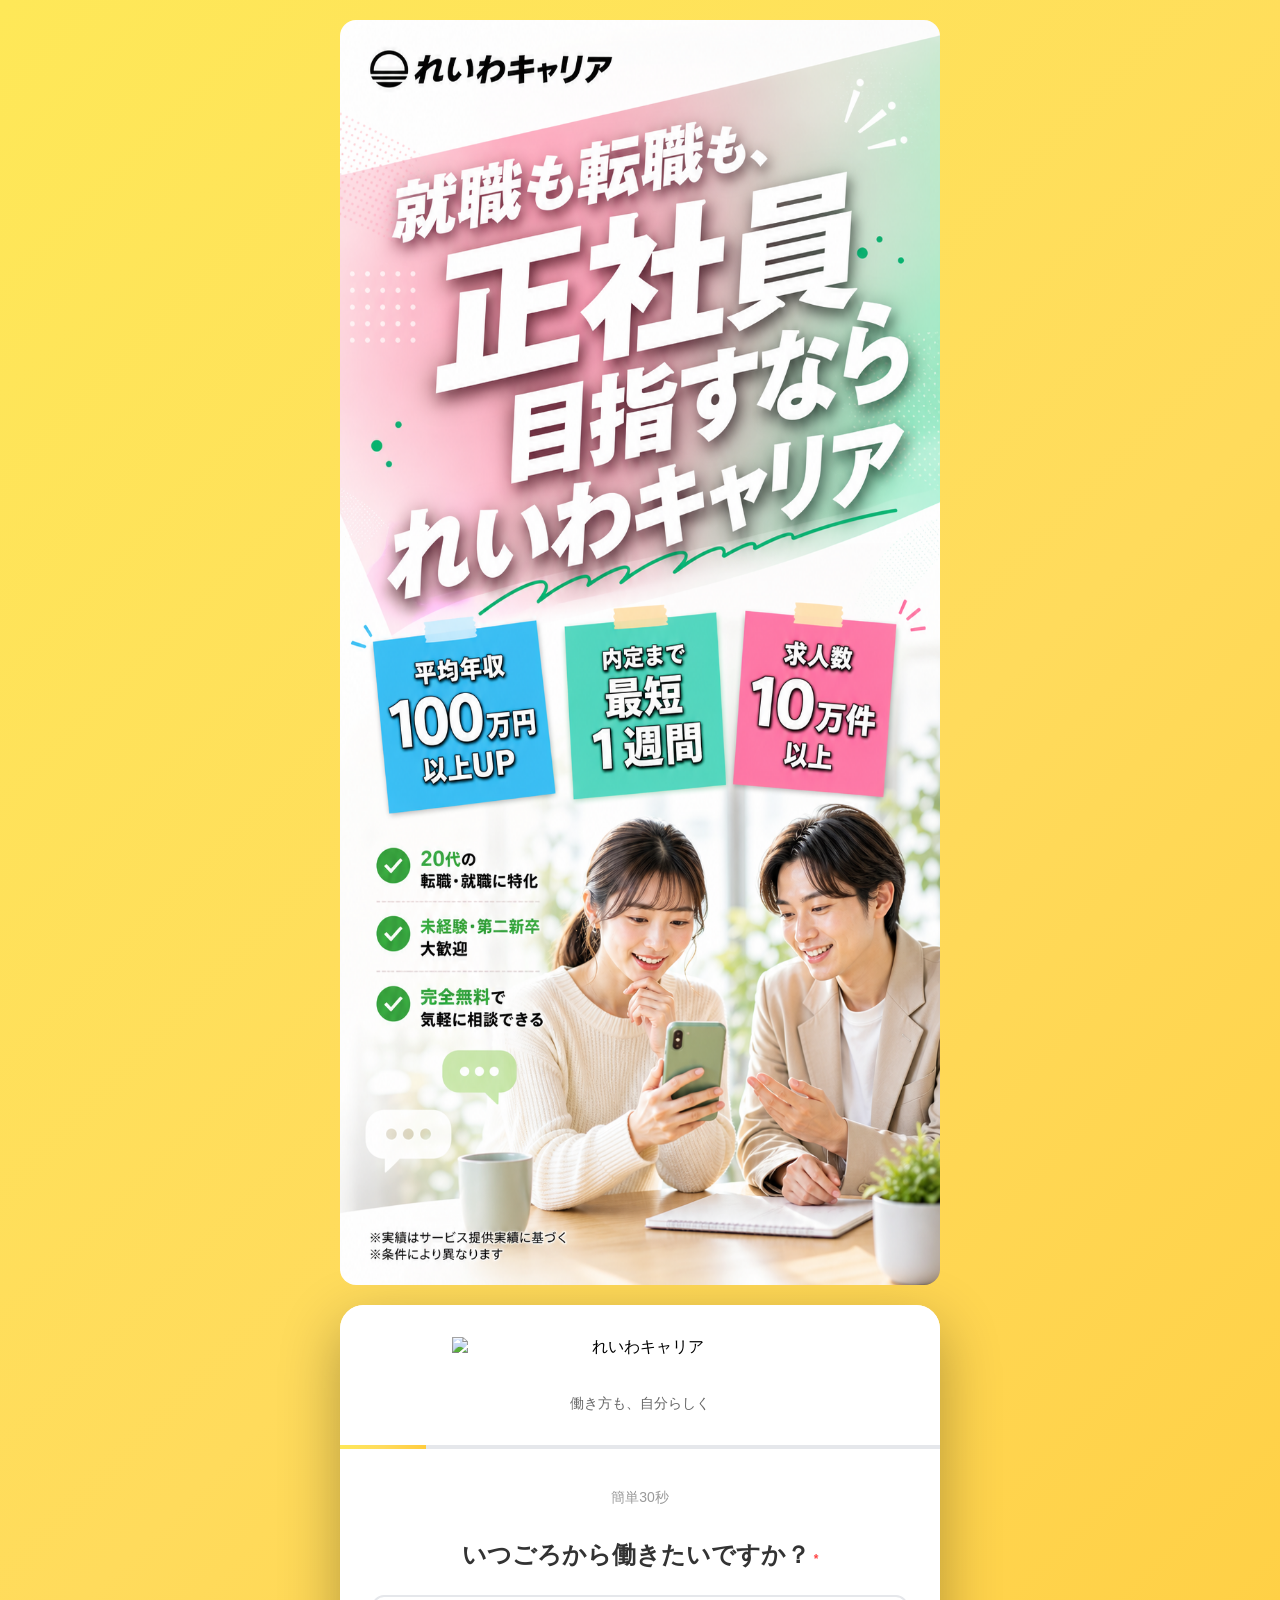
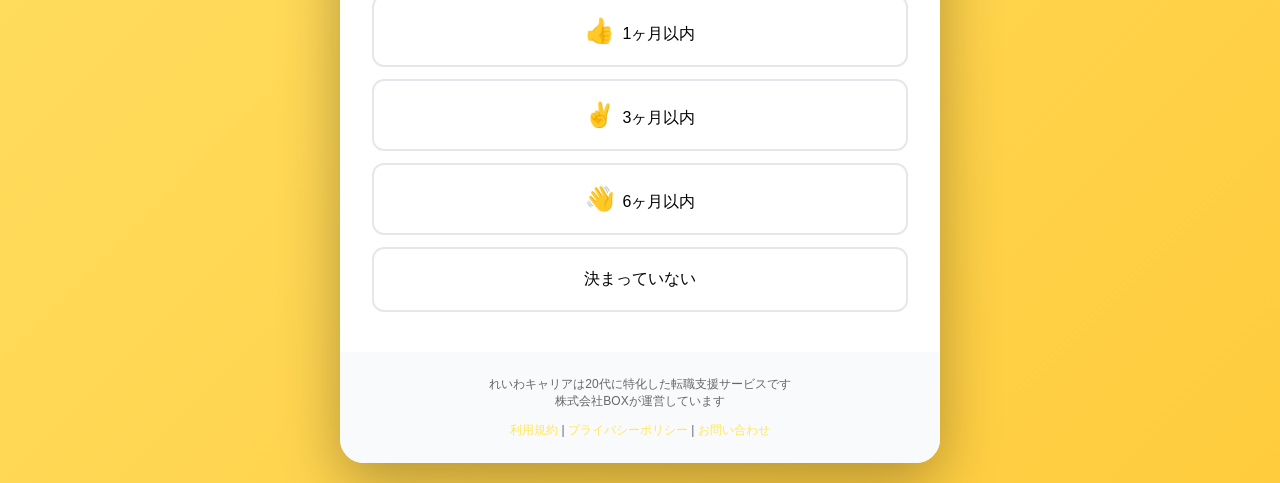
==== fv/index.html @ c7e04194 "fix: replace iframe POST with fetch+keepalive for firstSubmit/finalSubmit iframe方式だとクロスオリジン POST が /" ====
<!DOCTYPE html>
<html lang="ja">
<head>
    <meta charset="UTF-8">
    <meta name="viewport" content="width=device-width, initial-scale=1.0">
    <title>れいわキャリア | 働き方も、自分らしく</title>
    <!-- Google Tag Manager -->
    <script>(function(w,d,s,l,i){w[l]=w[l]||[];w[l].push({'gtm.start':new Date().getTime(),event:'gtm.js'});var f=d.getElementsByTagName(s)[0],j=d.createElement(s),dl=l!='dataLayer'?'&l='+l:'';j.async=true;j.src='https://www.googletagmanager.com/gtm.js?id='+i+dl;f.parentNode.insertBefore(j,f);})(window,document,'script','dataLayer','GTM-5HKK3XQP');</script>
    <!-- End Google Tag Manager -->
    <link rel="stylesheet" href="../style.css?v=20260512a">
</head>
<body>
    <!-- Google Tag Manager (noscript) -->
    <noscript><iframe src="https://www.googletagmanager.com/ns.html?id=GTM-5HKK3XQP" height="0" width="0" style="display:none;visibility:hidden"></iframe></noscript>
    <!-- End Google Tag Manager (noscript) -->

    <div class="fv-image">
        <img src="assets/0c_LPFV1.png" alt="就職も転職も、正社員目指すなられいわキャリア">
    </div>

    <div class="container">
        <div class="header">
            <div class="logo">
                <img src="https://file.mysquadbeyond.com/uploads/article_photo/photo/6579087/71364a69-8bc3-4aa1-8d7d-ee938268dfdd.png" alt="れいわキャリア" class="lazyload">
            </div>
            <div class="tagline">働き方も、自分らしく</div>
            <div class="strength-box" id="strengthBox" style="display: none;">
                <div class="strength-box-title" id="strengthBoxTitle"></div>
            </div>
        </div>

        <div class="progress-bar">
            <div class="progress-fill" id="progressBar"></div>
        </div>

        <div class="content" id="formContent">
            <!-- Step 1: 勤務開始時期 -->
            <div class="step" id="step1">
                <div class="step-indicator">簡単30秒</div>
                <h2 class="question-title">いつごろから働きたいですか？<span class="required">*</span></h2>
                <div class="options">
                    <button class="option-button" onclick="selectOption('workStart', '1ヶ月以内', this)">
                        <span class="option-emoji">👍</span>1ヶ月以内
                    </button>
                    <button class="option-button" onclick="selectOption('workStart', '3ヶ月以内', this)">
                        <span class="option-emoji">✌️</span>3ヶ月以内
                    </button>
                    <button class="option-button" onclick="selectOption('workStart', '6ヶ月以内', this)">
                        <span class="option-emoji">👋</span>6ヶ月以内
                    </button>
                    <button class="option-button" onclick="selectOption('workStart', '決まっていない', this)">
                        決まっていない
                    </button>
                </div>
            </div>

            <!-- Step 2: 性別 -->
            <div class="step hidden" id="step2">
                <div class="step-indicator">ステップ 2/8</div>
                <h2 class="question-title">性別を選択してください<span class="required">*</span></h2>
                <div class="options">
                    <button class="option-button" onclick="selectOption('gender', '男性', this)">男性</button>
                    <button class="option-button" onclick="selectOption('gender', '女性', this)">女性</button>
                    <button class="option-button" onclick="selectOption('gender', 'その他', this)">その他</button>
                </div>
                <div class="button-group">
                    <button class="btn btn-back" onclick="prevStep()">戻る</button>
                </div>
            </div>

            <!-- Step 3: 生年月日 -->
            <div class="step hidden" id="step3">
                <div class="step-indicator">ステップ 3/8</div>
                <h2 class="question-title">生年月日を入力してください</h2>
                <div class="input-group">
                    <label class="input-label">生年月日<span class="required">*</span></label>
                    <div class="birth-date-selects">
                        <select class="input-field" id="birthYear" onchange="validateStep3()">
                            <option value="">年</option>
                        </select>
                        <select class="input-field" id="birthMonth" onchange="validateStep3()">
                            <option value="">月</option>
                        </select>
                        <select class="input-field" id="birthDay" onchange="validateStep3()">
                            <option value="">日</option>
                        </select>
                    </div>
                </div>
                <div class="button-group">
                    <button class="btn btn-back" onclick="prevStep()">戻る</button>
                </div>
            </div>

            <!-- Step 4: 都道府県 -->
            <div class="step hidden" id="step4">
                <div class="step-indicator">ステップ 4/8</div>
                <h2 class="question-title">お住まいの都道府県を選択してください<span class="required">*</span></h2>
                <div class="input-group">
                    <label class="input-label">都道府県<span class="required">*</span></label>
                    <select class="input-field" id="prefecture" onchange="validateStep4()">
                        <option value="">選択してください</option>
                        <option value="北海道">北海道</option>
                        <option value="青森県">青森県</option>
                        <option value="岩手県">岩手県</option>
                        <option value="宮城県">宮城県</option>
                        <option value="秋田県">秋田県</option>
                        <option value="山形県">山形県</option>
                        <option value="福島県">福島県</option>
                        <option value="茨城県">茨城県</option>
                        <option value="栃木県">栃木県</option>
                        <option value="群馬県">群馬県</option>
                        <option value="埼玉県">埼玉県</option>
                        <option value="千葉県">千葉県</option>
                        <option value="東京都">東京都</option>
                        <option value="神奈川県">神奈川県</option>
                        <option value="新潟県">新潟県</option>
                        <option value="富山県">富山県</option>
                        <option value="石川県">石川県</option>
                        <option value="福井県">福井県</option>
                        <option value="山梨県">山梨県</option>
                        <option value="長野県">長野県</option>
                        <option value="岐阜県">岐阜県</option>
                        <option value="静岡県">静岡県</option>
                        <option value="愛知県">愛知県</option>
                        <option value="三重県">三重県</option>
                        <option value="滋賀県">滋賀県</option>
                        <option value="京都府">京都府</option>
                        <option value="大阪府">大阪府</option>
                        <option value="兵庫県">兵庫県</option>
                        <option value="奈良県">奈良県</option>
                        <option value="和歌山県">和歌山県</option>
                        <option value="鳥取県">鳥取県</option>
                        <option value="島根県">島根県</option>
                        <option value="岡山県">岡山県</option>
                        <option value="広島県">広島県</option>
                        <option value="山口県">山口県</option>
                        <option value="徳島県">徳島県</option>
                        <option value="香川県">香川県</option>
                        <option value="愛媛県">愛媛県</option>
                        <option value="高知県">高知県</option>
                        <option value="福岡県">福岡県</option>
                        <option value="佐賀県">佐賀県</option>
                        <option value="長崎県">長崎県</option>
                        <option value="熊本県">熊本県</option>
                        <option value="大分県">大分県</option>
                        <option value="宮崎県">宮崎県</option>
                        <option value="鹿児島県">鹿児島県</option>
                        <option value="沖縄県">沖縄県</option>
                    </select>
                </div>
                <div class="button-group">
                    <button class="btn btn-back" onclick="prevStep()">戻る</button>
                </div>
            </div>

            <!-- Step 5: 氏名 -->
            <div class="step hidden" id="step5">
                <div class="step-indicator">ステップ 5/7</div>
                <h2 class="question-title">お名前をカタカナで入力してください</h2>
                <div class="input-group">
                    <label class="input-label">お名前（カタカナ）<span class="required">*</span></label>
                    <input type="text" class="input-field" id="fullName" placeholder="ヤマダ タロウ" oninput="validateStep5()" autocomplete="off">
                    <p class="question-note">*個人情報は外部に公開されません</p>
                    <span class="error-message" id="fullNameError" style="display: none; color: #ff4444; font-size: 12px; margin-top: 4px;">全角カタカナで入力してください（例: ヤマダ タロウ）</span>
                </div>
                <div class="button-group">
                    <button class="btn btn-back" onclick="prevStep()">戻る</button>
                    <button class="btn btn-next" id="nextBtn5" onclick="nextStep()" disabled>次へ</button>
                </div>
            </div>

            <!-- Step 6: 連絡先（電話番号＋メール） + SMS認証 -->
            <div class="step hidden" id="step6">
                <div class="step-indicator">ステップ 6/7</div>
                <h2 class="question-title" id="step6Title">連絡先を入力してください</h2>

                <!-- 連絡先入力（初期表示） -->
                <div id="phoneInputArea">
                    <div class="input-group">
                        <label class="input-label">メールアドレス<span class="required">*</span></label>
                        <input type="email" class="input-field" id="email" placeholder="example@mail.com" autocomplete="email" oninput="validateStep6()" onchange="validateStep6()" onblur="validateStep6()">
                        <span class="error-message" id="emailError" style="display: none; color: #ff4444; font-size: 12px; margin-top: 4px;">正しいメールアドレスを入力してください</span>
                    </div>
                    <div class="input-group">
                        <label class="input-label">電話番号<span class="required">*</span></label>
                        <input type="tel" class="input-field" id="phone" placeholder="090-1234-5678" autocomplete="tel-national" oninput="validateStep6()">
                        <p class="question-note" id="step6Note">*電話番号認証に使用します</p>
                        <span class="error-message" id="phoneError" style="display: none; color: #ff4444; font-size: 12px; margin-top: 4px;">正しい電話番号を入力してください（例: 090-1234-5678）</span>
                    </div>
                    <div class="button-group">
                        <button class="btn btn-back" onclick="prevStep()">戻る</button>
                        <button class="btn btn-next" id="nextBtn6" onclick="sendOTP()" disabled>認証コードを送信</button>
                    </div>
                </div>

                <!-- OTPコード入力（SMS送信後に表示） -->
                <div id="otpInputArea" style="display: none;">
                    <div class="input-group">
                        <p style="font-size: 14px; color: #666; margin-bottom: 12px;" id="otpSentMessage"></p>
                        <label class="input-label">認証コード（6桁）<span class="required">*</span></label>
                        <input type="text" class="input-field" id="otpCode" placeholder="123456" maxlength="6" inputmode="numeric" pattern="[0-9]*" autocomplete="one-time-code" oninput="validateOTP()">
                        <span class="error-message" id="otpError" style="display: none; color: #ff4444; font-size: 12px; margin-top: 4px;"></span>
                    </div>
                    <div class="button-group">
                        <button class="btn btn-back" onclick="backToPhoneInput()">番号を変更</button>
                        <button class="btn btn-next" id="verifyBtn" onclick="verifyOTP()" disabled>認証する</button>
                    </div>
                    <p style="text-align: center; margin-top: 12px;">
                        <a href="javascript:void(0)" onclick="resendOTP()" id="resendLink" style="color: #06C755; font-size: 13px;">コードを再送する</a>
                    </p>
                </div>
            </div>

            <!-- Step 7: メールアドレス（step6に統合したため無効化） -->
            <div class="step hidden" id="step7" style="display: none;">
                <div class="step-indicator">ステップ 7/8</div>
                <h2 class="question-title">メールアドレスを入力してください</h2>
                <div class="input-group">
                    <label class="input-label">メールアドレス<span class="required">*</span></label>
                    <input type="email" class="input-field" id="emailStep7Disabled" placeholder="example@mail.com">
                    <span class="error-message" id="emailErrorStep7Disabled" style="display: none; color: #ff4444; font-size: 12px; margin-top: 4px;">正しいメールアドレスを入力してください</span>
                </div>
                <div class="button-group">
                    <button class="btn btn-back" onclick="prevStep()">戻る</button>
                    <button class="btn btn-next" id="nextBtn7" onclick="nextStep()" disabled>次へ</button>
                </div>
            </div>

            <!-- Step 8: 面談日程選択（クイック+その他プルダウン） -->
            <div class="step hidden" id="step8">
                <div class="step-indicator">ステップ 7/7</div>
                <p class="thanks-line">ご登録ありがとうございます！</p>
                <h2 class="question-title">まだ転職するか決めてなくてもOK！<br>まずは<span class="highlight-3min">3分</span>だけ、お話ししましょう</h2>

                <div class="radio-options" id="step8Options">
                    <div class="quick-slots-loading">読み込み中…</div>
                </div>

                <div class="other-slot-container" id="otherSlotContainer" style="display: none;">
                    <div class="input-group">
                        <label class="input-label">ご希望日</label>
                        <select class="input-field" id="otherDate" onchange="onOtherDateChange()">
                            <option value="">選択してください</option>
                        </select>
                    </div>
                    <div class="input-group">
                        <label class="input-label">ご希望時間</label>
                        <select class="input-field" id="otherTime" onchange="onOtherTimeChange()" disabled>
                            <option value="">選択してください</option>
                        </select>
                    </div>
                </div>

                <div class="button-group">
                    <button class="btn btn-back" onclick="prevStep()">戻る</button>
                    <button class="btn btn-next" id="nextBtn8" onclick="submitForm()" disabled>次へ</button>
                </div>
            </div>

            <!-- Completion -->
            <div class="step hidden" id="completion">
                <div class="completion">
                    <div class="completion-icon">✅</div>
                    <h2 class="completion-title">予約が完了しました！</h2>
                    <p class="completion-message">
                        ご登録ありがとうございます。<br>
                        担当者より1〜3営業日以内にご連絡させていただきます。<br>
                        しばらくお待ちください。
                    </p>
                </div>
            </div>
        </div>

        <div class="footer">
            <p>れいわキャリアは20代に特化した転職支援サービスです</p>
            <p>株式会社BOXが運営しています</p>
            <p style="margin-top: 12px;">
                <a href="https://box-hr.co.jp/terms/">利用規約</a> |
                <a href="https://box-hr.co.jp/policy/">プライバシーポリシー</a> |
                <a href="https://liff.line.me/2008784499-92DR4hmy/landing?follow=%40872lluqj&lp=bVrylO&liff_id=2008784499-92DR4hmy">お問い合わせ</a>
            </p>
        </div>
    </div>

    <script src="../script.js?v=20260518c"></script>
</body>
</html>
---- style.css ----
* {
    margin: 0;
    padding: 0;
    box-sizing: border-box;
}

body {
    font-family: -apple-system, BlinkMacSystemFont, 'Segoe UI', 'Hiragino Sans', 'Hiragino Kaku Gothic ProN', sans-serif;
    background: linear-gradient(135deg, #Fee858 0%, #ffdb5c 50%, #ffcc3d 100%);
    min-height: 100vh;
    padding: 20px;
}

.fv-image {
    max-width: 600px;
    margin: 0 auto 20px auto;
    border-radius: 16px;
    overflow: hidden;
}

.fv-image img {
    width: 100%;
    height: auto;
    display: block;
}

.container {
    max-width: 600px;
    margin: 0 auto;
    background: white;
    border-radius: 24px;
    box-shadow: 0 20px 60px rgba(0, 0, 0, 0.3);
    overflow: hidden;
}

.header {
    background: white;
    padding: 32px;
    text-align: center;
}

.logo {
    margin-bottom: 8px;
}

.logo img {
    height: 50px;
    width: auto;
    display: block;
    margin: 0 auto;
    max-width: 70%;
}

.tagline {
    color: #666;
    font-size: 14px;
}

.progress-bar {
    height: 4px;
    background: #e5e7eb;
    position: relative;
}

.progress-fill {
    height: 100%;
    background: linear-gradient(90deg, #Fee858 0%, #ffdb5c 50%, #ffcc3d 100%);
    transition: width 0.3s ease;
    width: 0%;
}

.content {
    padding: 40px 32px;
    overflow-y: visible;
}

.step-indicator {
    text-align: center;
    color: #999;
    font-size: 14px;
    margin-bottom: 32px;
}

.question-title {
    font-size: 24px;
    font-weight: bold;
    color: #333;
    margin-bottom: 24px;
    text-align: center;
}

.thanks-line {
    font-size: 18px;
    font-weight: bold;
    color: #06C755;
    text-align: center;
    margin-bottom: 12px;
}

.question-note {
    font-size: 9px;
    color: #888;
    text-align: left;
    margin-top: 6px;
    margin-bottom: 0;
}

.required {
    color: #ff4444;
    font-size: 12px;
    margin-left: 4px;
}

.options {
    display: flex;
    flex-direction: column;
    gap: 12px;
}

.option-button {
    background: white;
    border: 2px solid #e5e7eb;
    padding: 20px;
    border-radius: 12px;
    cursor: pointer;
    transition: all 0.2s;
    font-size: 16px;
    text-align: center;
    font-weight: 500;
}

.option-button:hover {
    border-color: #Fee858;
    transform: translateY(-2px);
    box-shadow: 0 4px 12px rgba(254, 232, 88, 0.3);
}

.option-button.selected {
    background: linear-gradient(90deg, #Fee858 0%, #ffdb5c 50%, #ffcc3d 100%);
    border-color: #Fee858;
    color: #333;
    font-weight: bold;
    box-shadow: 0 4px 12px rgba(254, 232, 88, 0.4);
}

.option-emoji {
    font-size: 24px;
    margin-right: 8px;
}

/* クイック日程選択（Step8） */
.quick-slots {
    display: flex;
    flex-direction: column;
    gap: 12px;
}

.quick-slots-loading {
    text-align: center;
    padding: 32px 16px;
    color: #888;
    font-size: 14px;
}

.quick-slots-empty {
    text-align: center;
    padding: 24px 16px;
    color: #888;
    font-size: 14px;
    background: #f9f9f9;
    border-radius: 12px;
}

.quick-slot-btn {
    background: white;
    border: 2px solid #e5e7eb;
    padding: 20px;
    border-radius: 12px;
    cursor: pointer;
    transition: all 0.2s;
    font-size: 16px;
    text-align: center;
    font-weight: 600;
    color: #333;
}

.quick-slot-btn:hover {
    border-color: #Fee858;
    transform: translateY(-2px);
    box-shadow: 0 4px 12px rgba(254, 232, 88, 0.3);
}

.quick-slot-btn.selected {
    background: linear-gradient(90deg, #Fee858 0%, #ffdb5c 50%, #ffcc3d 100%);
    border-color: #Fee858;
    color: #333;
    box-shadow: 0 4px 12px rgba(254, 232, 88, 0.4);
}

/* Step9 ラジオ選択UI */
.highlight-3min {
    display: inline-block;
    background: #06C755;
    color: #fff;
    padding: 2px 10px;
    border-radius: 6px;
    font-weight: 700;
    margin: 0 2px;
}

.radio-options {
    display: flex;
    flex-direction: column;
    gap: 12px;
}

.radio-option {
    display: flex;
    align-items: center;
    gap: 12px;
    background: #fff;
    border: 2px solid #e5e7eb;
    padding: 18px 20px;
    border-radius: 12px;
    cursor: pointer;
    transition: all 0.2s;
    font-size: 16px;
    font-weight: 600;
    color: #333;
}

.radio-option:hover {
    border-color: #Fee858;
    background: #fffbe6;
}

.radio-option input[type="radio"] {
    display: none;
}

.radio-circle {
    width: 22px;
    height: 22px;
    border: 2px solid #888;
    border-radius: 50%;
    flex-shrink: 0;
    position: relative;
    transition: all 0.15s;
}

.radio-option.selected {
    border-color: #111;
    background: #fff;
}

.radio-option.selected .radio-circle {
    border-color: #111;
}

.radio-option.selected .radio-circle::after {
    content: '';
    position: absolute;
    top: 50%;
    left: 50%;
    transform: translate(-50%, -50%);
    width: 12px;
    height: 12px;
    border-radius: 50%;
    background: #111;
}

.other-slot-container {
    margin-top: 16px;
    padding: 18px 16px;
    background: #f9fafb;
    border-radius: 12px;
}

.other-slot-container .input-group {
    margin-bottom: 14px;
}

.other-slot-container .input-group:last-child {
    margin-bottom: 0;
}

.other-slot-container .input-label {
    display: block;
    font-size: 14px;
    font-weight: 600;
    color: #444;
    margin-bottom: 6px;
}

.other-slot-container .input-field {
    width: 100%;
    padding: 12px 14px;
    font-size: 15px;
    border: 1.5px solid #d1d5db;
    border-radius: 8px;
    background: #fff;
}

.other-slot-container .input-field:disabled {
    background: #f3f4f6;
    color: #9ca3af;
}

.checkbox-grid {
    display: grid;
    grid-template-columns: repeat(2, 1fr);
    gap: 12px;
}

.checkbox-label {
    display: flex;
    align-items: center;
    padding: 12px;
    border: 2px solid #e5e7eb;
    border-radius: 8px;
    cursor: pointer;
    transition: all 0.2s;
}

.checkbox-label:hover {
    border-color: #Fee858;
}

.checkbox-label.checked {
    background: #fffbea;
    border-color: #Fee858;
}

.checkbox-label input[type="checkbox"] {
    margin-right: 8px;
    width: 18px;
    height: 18px;
    cursor: pointer;
}

.input-group {
    margin-bottom: 20px;
}

.input-label {
    display: block;
    font-size: 14px;
    color: #333;
    margin-bottom: 8px;
    font-weight: 500;
}

.input-field {
    width: 100%;
    padding: 14px 16px;
    border: 2px solid #e5e7eb;
    border-radius: 8px;
    font-size: 16px;
    transition: border-color 0.2s;
}

.input-field:focus {
    outline: none;
    border-color: #Fee858;
}

.button-group {
    display: flex;
    gap: 12px;
    margin-top: 32px;
}

.btn {
    flex: 1;
    padding: 16px;
    border: none;
    border-radius: 12px;
    font-size: 16px;
    font-weight: bold;
    cursor: pointer;
    transition: all 0.2s;
}

.btn-back {
    background: white;
    border: 2px solid #e5e7eb;
    color: #666;
}

.btn-back:hover {
    background: #f9fafb;
}

.btn-back:active {
    background: #f3f4f6;
}

.btn-next {
    background: linear-gradient(90deg, #Fee858 0%, #ffdb5c 50%, #ffcc3d 100%);
    color: #333;
    border: none;
}

.btn-next:hover {
    transform: translateY(-2px);
    box-shadow: 0 6px 20px rgba(254, 232, 88, 0.4);
}

.btn-next:active {
    transform: translateY(0);
}

.btn-next:disabled {
    opacity: 0.5;
    cursor: not-allowed;
    background: #e5e7eb;
}

.btn-next:disabled:hover {
    transform: translateY(0);
    box-shadow: none;
}

.week-selector {
    display: flex;
    gap: 12px;
    margin-bottom: 24px;
    justify-content: center;
}

.week-btn {
    padding: 12px 24px;
    border: 2px solid #e5e7eb;
    background: white;
    border-radius: 8px;
    cursor: pointer;
    font-size: 14px;
    font-weight: 500;
    transition: all 0.2s;
}

.week-btn:hover {
    border-color: #Fee858;
}

.week-btn.active {
    background: linear-gradient(90deg, #Fee858 0%, #ffdb5c 50%, #ffcc3d 100%);
    border-color: #Fee858;
    color: #333;
    font-weight: bold;
}

.calendar-container {
    overflow-x: auto;
    margin-bottom: 20px;
}

.calendar-table {
    width: 100%;
    border-collapse: collapse;
    font-size: 14px;
}

.calendar-table th {
    background: #f9fafb;
    padding: 12px 8px;
    font-weight: 600;
    border: 1px solid #e5e7eb;
    text-align: center;
    position: sticky;
    top: 0;
    z-index: 10;
}

.calendar-table td {
    padding: 8px;
    border: 1px solid #e5e7eb;
    text-align: center;
}

.calendar-table td:first-child {
    font-weight: 500;
    background: #f9fafb;
    position: sticky;
    left: 0;
    z-index: 5;
}

.date-header {
    font-size: 12px;
    color: #666;
}

.day-name {
    font-size: 11px;
    color: #999;
    display: block;
}

.time-cell {
    cursor: pointer;
    padding: 8px;
    transition: all 0.2s;
}

.time-cell.available {
    color: #10b981;
    font-size: 18px;
}

.time-cell.available:hover {
    background: #fffbea;
    transform: scale(1.1);
}

.time-cell.unavailable {
    color: #d1d5db;
    cursor: not-allowed;
    font-size: 16px;
}

.time-cell.selected {
    background: linear-gradient(90deg, #Fee858 0%, #ffdb5c 50%, #ffcc3d 100%);
    font-weight: bold;
    border-radius: 4px;
    position: relative;
}

.time-cell.preference-1::after {
    content: '1';
    position: absolute;
    top: 2px;
    right: 2px;
    background: #333;
    color: white;
    width: 18px;
    height: 18px;
    border-radius: 50%;
    font-size: 11px;
    display: flex;
    align-items: center;
    justify-content: center;
    font-weight: bold;
}

.time-cell.preference-2::after {
    content: '2';
    position: absolute;
    top: 2px;
    right: 2px;
    background: #333;
    color: white;
    width: 18px;
    height: 18px;
    border-radius: 50%;
    font-size: 11px;
    display: flex;
    align-items: center;
    justify-content: center;
    font-weight: bold;
}

.time-cell.preference-3::after {
    content: '3';
    position: absolute;
    top: 2px;
    right: 2px;
    background: #333;
    color: white;
    width: 18px;
    height: 18px;
    border-radius: 50%;
    font-size: 11px;
    display: flex;
    align-items: center;
    justify-content: center;
    font-weight: bold;
}

.selected-slots-info {
    padding: 20px;
    background: #fffbea;
    border-radius: 8px;
    margin-bottom: 20px;
    border: 2px solid #Fee858;
}

.preference-item {
    display: flex;
    align-items: center;
    justify-content: space-between;
    padding: 12px;
    background: white;
    border-radius: 6px;
    margin-bottom: 8px;
}

.preference-item:last-child {
    margin-bottom: 0;
}

.preference-label {
    color: #666;
    font-size: 14px;
    margin-right: 8px;
}

.remove-btn {
    background: #ff4444;
    color: white;
    border: none;
    width: 24px;
    height: 24px;
    border-radius: 50%;
    cursor: pointer;
    font-size: 16px;
    line-height: 1;
    transition: all 0.2s;
}

.remove-btn:hover {
    background: #cc0000;
    transform: scale(1.1);
}

.birth-date-selects {
    display: grid;
    grid-template-columns: 2fr 1fr 1fr;
    gap: 12px;
}

.strength-box {
    margin-top: 20px;
    background: linear-gradient(135deg, #Fee858 0%, #ffdb5c 50%, #ffcc3d 100%);
    padding: 20px;
    border-radius: 16px;
    box-shadow: 0 4px 12px rgba(254, 232, 88, 0.3);
    animation: slideDown 0.5s ease;
}

@keyframes slideDown {
    from {
        opacity: 0;
        transform: translateY(-20px);
    }
    to {
        opacity: 1;
        transform: translateY(0);
    }
}

.strength-box-title {
    font-size: 20px;
    font-weight: bold;
    color: #333;
    text-align: center;
}

.footer {
    background: #f9fafb;
    padding: 24px;
    text-align: center;
    font-size: 12px;
    color: #666;
}

.footer a {
    color: #Fee858;
    text-decoration: none;
}

.footer a:hover {
    text-decoration: underline;
}

.hidden {
    display: none;
}

.completion {
    text-align: center;
    padding: 60px 20px;
}

.completion-icon {
    font-size: 64px;
    margin-bottom: 24px;
}

.completion-title {
    font-size: 28px;
    font-weight: bold;
    color: #333;
    margin-bottom: 16px;
}

.completion-message {
    color: #666;
    line-height: 1.8;
    font-size: 16px;
}

@media (max-width: 600px) {
    .birth-date-selects {
        grid-template-columns: 1fr;
    }
}

@media (max-width: 480px) {
    .checkbox-grid {
        grid-template-columns: 1fr;
    }
}

/* LINE CTA (thanks.html) */
.line-cta {
    margin-top: 32px;
    padding-top: 28px;
    border-top: 1px solid #e5e7eb;
    text-align: center;
}

.line-cta-title {
    font-size: 20px;
    font-weight: 700;
    color: #111;
    margin-bottom: 12px;
}

.line-cta-text {
    font-size: 15px;
    color: #555;
    line-height: 1.8;
    margin-bottom: 16px;
}

.line-cta-highlight {
    color: #06C755;
    font-weight: 700;
}

.line-cta-free {
    font-size: 14px;
    color: #999;
    margin-bottom: 16px;
}

.btn-line {
    display: inline-flex;
    align-items: center;
    justify-content: center;
    white-space: nowrap;
    padding: 16px 32px;
    background: #06C755;
    color: #fff;
    font-size: 17px;
    font-weight: 700;
    border-radius: 50px;
    text-decoration: none;
    box-shadow: 0 6px 20px rgba(6, 199, 85, 0.35);
    transition: background 0.2s, box-shadow 0.2s;
}

.btn-line:hover {
    background: #05a847;
    box-shadow: 0 4px 12px rgba(6, 199, 85, 0.25);
}

@media (max-width: 480px) {
    .btn-line {
        padding: 14px 14px;
        font-size: 14px;
    }
}

/* ============================================================ */
/* v2 (/v2/) 限定スタイル — Step 8 新UI                          */
/* ============================================================ */

/* 「今すぐ相談する」CTA */
.btn-instant {
    display: flex;
    align-items: center;
    justify-content: center;
    gap: 10px;
    width: 100%;
    padding: 18px 16px;
    background: linear-gradient(135deg, #Fee858 0%, #ffdb5c 50%, #ffcc3d 100%);
    color: #333;
    font-size: 18px;
    font-weight: 700;
    border: none;
    border-radius: 14px;
    box-shadow: 0 6px 18px rgba(255, 204, 61, 0.45);
    cursor: pointer;
    transition: transform 0.1s, box-shadow 0.2s;
    margin-bottom: 8px;
}
.btn-instant:hover {
    box-shadow: 0 4px 12px rgba(255, 204, 61, 0.35);
}
.btn-instant:active {
    transform: translateY(1px);
}
.btn-instant.selected {
    outline: 3px solid #f59e0b;
    outline-offset: -3px;
}
.btn-instant-icon {
    font-size: 22px;
}
.btn-instant-note {
    text-align: center;
    color: #888;
    font-size: 12px;
    margin: 0 0 20px;
}

.v2-divider {
    height: 1px;
    background: #e5e7eb;
    margin: 16px 0 20px;
}

.v2-section {
    margin-bottom: 20px;
}
.v2-section-label {
    display: block;
    font-size: 14px;
    font-weight: 600;
    color: #555;
    margin-bottom: 8px;
}

/* 日付ボタン (今日 / 明日) */
.v2-date-buttons {
    display: grid;
    grid-template-columns: 1fr 1fr;
    gap: 8px;
    margin-bottom: 10px;
}
.v2-date-btn {
    padding: 14px 8px;
    background: white;
    border: 2px solid #e5e7eb;
    border-radius: 10px;
    color: #333;
    font-size: 14px;
    font-weight: 600;
    cursor: pointer;
    transition: border-color 0.15s, background 0.15s;
    text-align: center;
    line-height: 1.35;
}
.v2-date-btn:hover {
    border-color: #ffcc3d;
}
.v2-date-btn.selected {
    border-color: #f59e0b;
    background: #fff7e0;
}
.v2-date-btn-sub {
    display: block;
    font-size: 11px;
    color: #888;
    font-weight: 500;
    margin-top: 2px;
}

/* その他の日付 小さめプルダウン */
.v2-other-date {
    display: flex;
    align-items: center;
    gap: 8px;
}
.v2-other-date-label {
    font-size: 13px;
    color: #666;
    white-space: nowrap;
}
.v2-select-sm {
    flex: 1;
    padding: 8px 10px;
    border: 1px solid #d1d5db;
    border-radius: 8px;
    background: white;
    font-size: 13px;
    color: #333;
    max-width: 200px;
}

/* 時間 / 分 プルダウン (横並び) */
.v2-time-row {
    display: grid;
    grid-template-columns: 1fr 1fr;
    gap: 12px;
}
.v2-time-col .v2-section-label {
    margin-bottom: 6px;
}
.v2-select {
    width: 100%;
    padding: 12px 12px;
    border: 1.5px solid #d1d5db;
    border-radius: 10px;
    background: white;
    font-size: 16px;
    color: #333;
}
.v2-select:disabled {
    background: #f3f4f6;
    color: #9ca3af;
    cursor: not-allowed;
}
.v2-time-note {
    font-size: 12px;
    color: #f97316;
    margin: 8px 0 0;
}
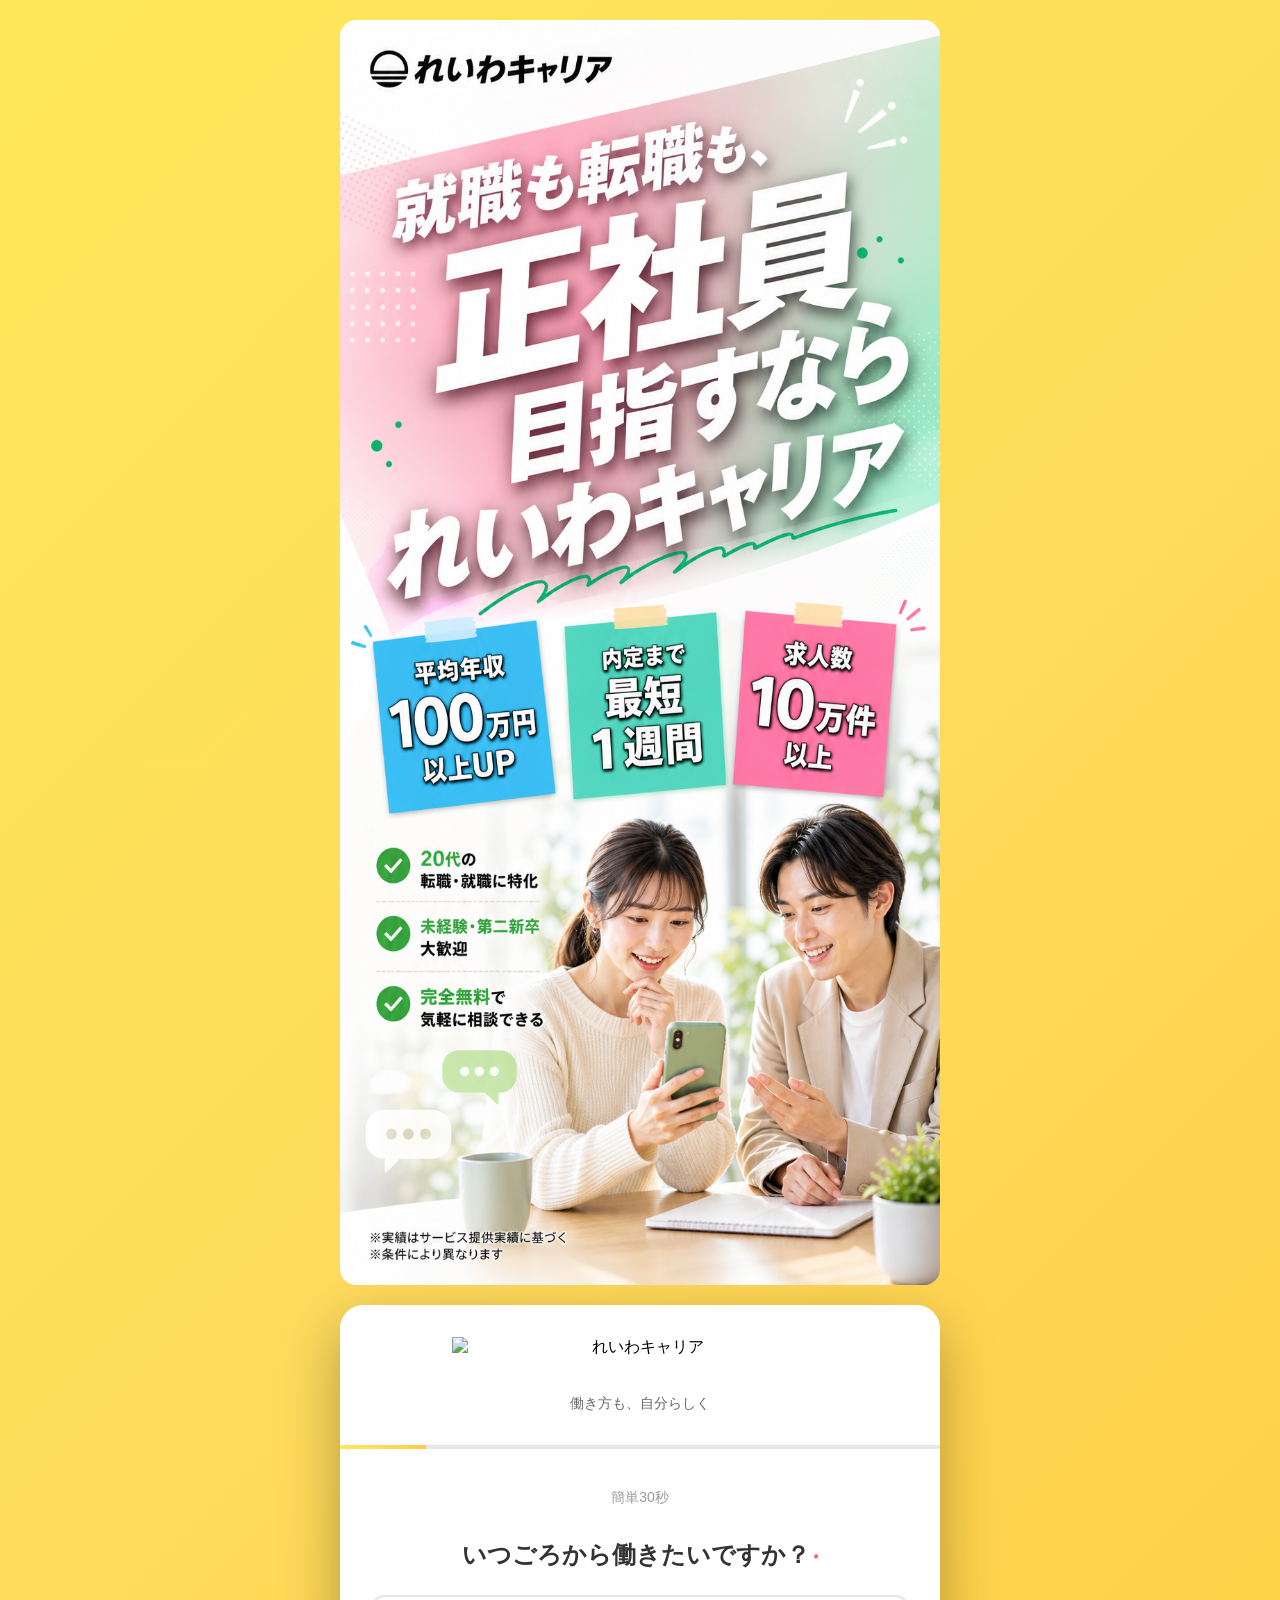
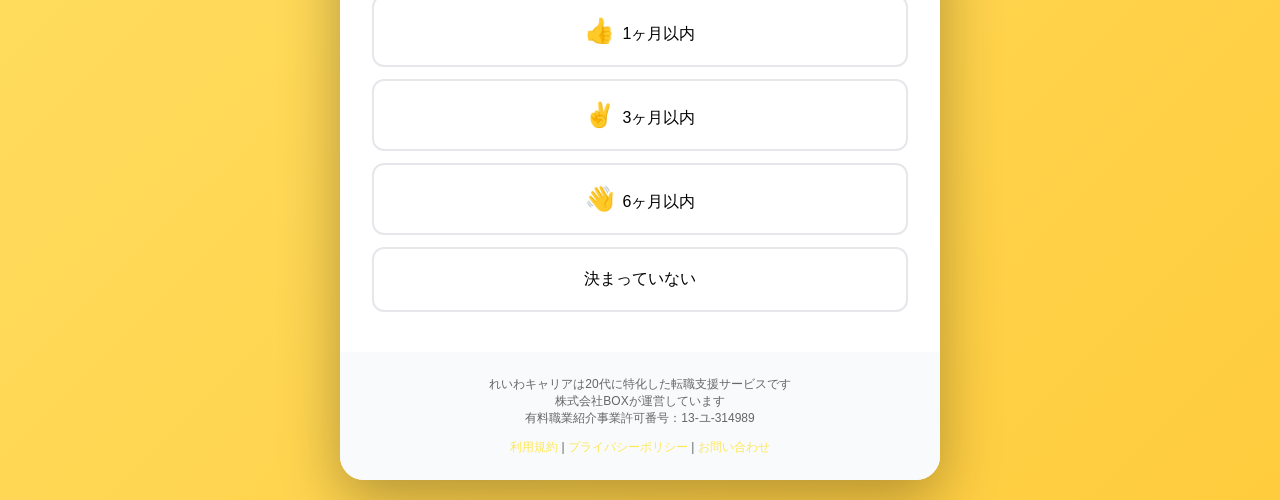
==== commit b5c3dec8: "feat: 全LPフッターに有料職業紹介事業許可番号を追加" ====
--- a/fv/index.html
+++ b/fv/index.html
@@ -84,6 +84,9 @@
                         <select class="input-field" id="birthDay" onchange="validateStep3()">
                             <option value="">日</option>
                         </select>
+                    </div>
+                    <div id="birthError" style="display:none; color:#e74c3c; font-size:13px; margin-top:8px;">
+                        申し訳ございません。21歳以上の方が対象となります。
                     </div>
                 </div>
                 <div class="button-group">
@@ -274,6 +277,7 @@
         <div class="footer">
             <p>れいわキャリアは20代に特化した転職支援サービスです</p>
             <p>株式会社BOXが運営しています</p>
+            <p>有料職業紹介事業許可番号：13-ユ-314989</p>
             <p style="margin-top: 12px;">
                 <a href="https://box-hr.co.jp/terms/">利用規約</a> |
                 <a href="https://box-hr.co.jp/policy/">プライバシーポリシー</a> |
@@ -282,6 +286,6 @@
         </div>
     </div>
 
-    <script src="../script.js?v=20260518c"></script>
+    <script src="../script.js?v=20260522a"></script>
 </body>
 </html>
--- a/style.css
+++ b/style.css
@@ -724,14 +724,16 @@
     font-size: 20px;
     font-weight: 700;
     color: #111;
-    margin-bottom: 12px;
+    margin-bottom: 14px;
+    padding: 0 24px;
 }
 
 .line-cta-text {
-    font-size: 15px;
+    font-size: 14px;
     color: #555;
-    line-height: 1.8;
-    margin-bottom: 16px;
+    line-height: 1.7;
+    margin-bottom: 18px;
+    padding: 0 24px;
 }
 
 .line-cta-highlight {
@@ -743,6 +745,7 @@
     font-size: 14px;
     color: #999;
     margin-bottom: 16px;
+    padding: 0 24px;
 }
 
 .btn-line {
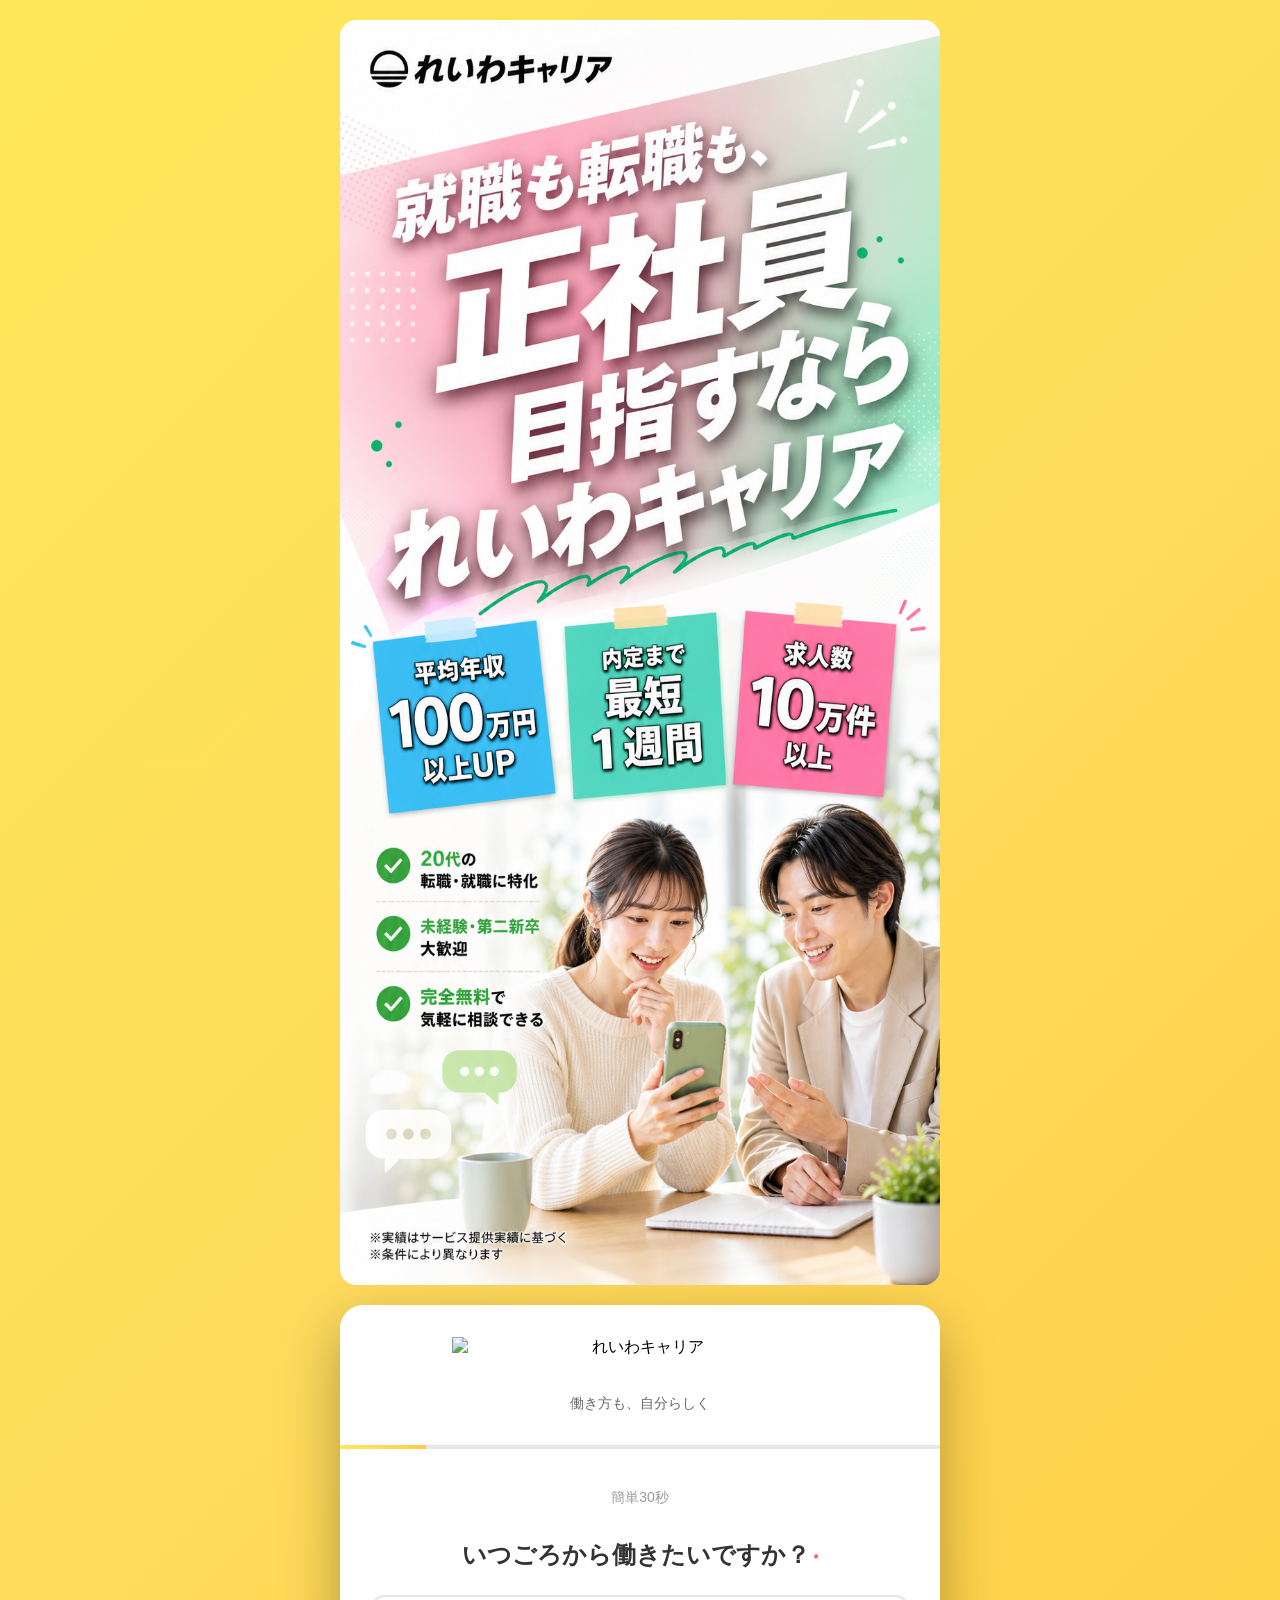
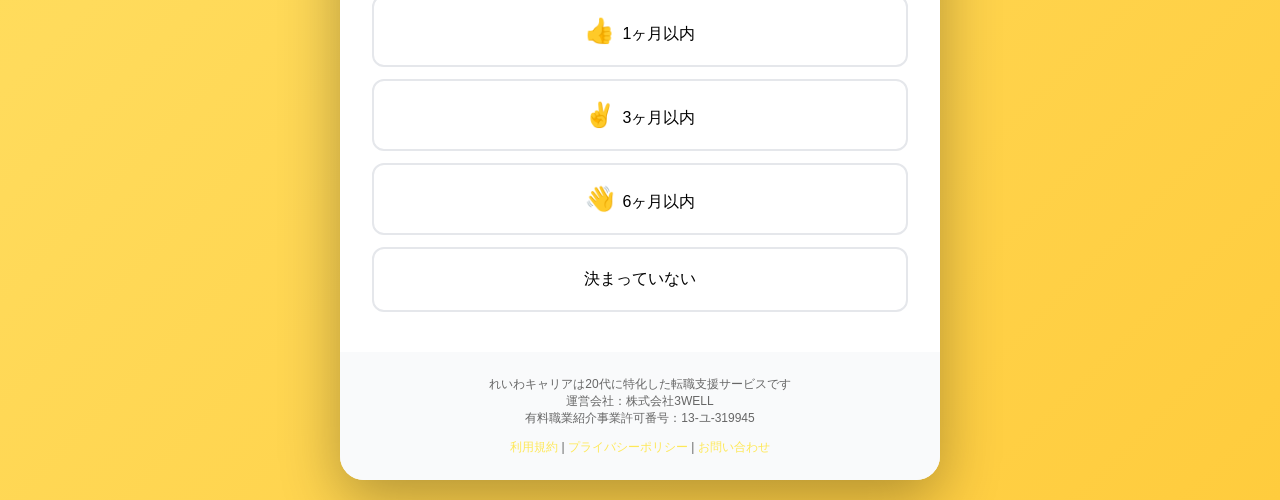
==== commit 8f1dee59: "chore: フッターの運営会社名・許可番号を更新（全ページ） - 運営会社: 株式会社BOX → 運営会社：株式会社3WELL - 有料職業紹介事業許可番号: 13-ユ-314989 → 13-ユ-" ====
--- a/fv/index.html
+++ b/fv/index.html
@@ -276,8 +276,8 @@
 
         <div class="footer">
             <p>れいわキャリアは20代に特化した転職支援サービスです</p>
-            <p>株式会社BOXが運営しています</p>
-            <p>有料職業紹介事業許可番号：13-ユ-314989</p>
+            <p>運営会社：株式会社3WELL</p>
+            <p>有料職業紹介事業許可番号：13-ユ-319945</p>
             <p style="margin-top: 12px;">
                 <a href="https://box-hr.co.jp/terms/">利用規約</a> |
                 <a href="https://box-hr.co.jp/policy/">プライバシーポリシー</a> |
--- a/style.css
+++ b/style.css
@@ -104,6 +104,78 @@
     margin-top: 6px;
     margin-bottom: 0;
 }
+
+/* ============================================================ */
+/* Step8 (面談日程選択) 洗練レイアウト                            */
+/*  - 上部テキストの主従を整理（挨拶=補助 / 見出し=主役）        */
+/*  - 選択肢はブランドグリーンの選択状態で上質に                  */
+/*  - #step8 スコープ限定（他ステップ・v3には影響なし）           */
+/* ============================================================ */
+
+/* ステップ番号: 控えめに */
+#step8 .step-indicator { margin-bottom: 16px; color: #9aa4a0; letter-spacing: .06em; }
+
+/* 挨拶: 主張を抑えた補助行へ（見出しと競合させない） */
+#step8 .thanks-line { font-size: 13px; font-weight: 700; margin-bottom: 10px; }
+
+/* 見出し: このステップの主役。各文=1行の2行構成（271px幅に収まる16px）。
+   端まで使えるよう左右に負マージンで安全幅を確保 */
+#step8 .question-title { font-size: 16px; line-height: 1.65; margin: 0 -10px 14px; letter-spacing: 0; }
+
+/* 3分アクセント: 角を少し柔らかく */
+#step8 .highlight-3min { padding: 2px 9px; border-radius: 7px; }
+
+/* 注記: 静かなキャプション */
+#step8 .slot-change-note { margin: 0 0 14px !important; font-size: 12px; color: #9aa4a0; }
+
+/* 選択肢: 余白と質感 */
+#step8 .radio-options { gap: 11px; }
+#step8 .radio-option {
+    padding: 15px 18px;
+    border-radius: 14px;
+    border: 1.5px solid #e8ecea;
+    font-size: 15px;
+    box-shadow: 0 1px 2px rgba(16, 40, 32, .03);
+    transition: border-color .15s, background .15s, box-shadow .15s;
+}
+#step8 .radio-option:hover { border-color: #b7e6c9; background: #f7fcf9; }
+
+/* ラジオ丸: 細く上品に */
+#step8 .radio-circle { width: 20px; height: 20px; border: 2px solid #c4ccc8; }
+
+/* 選択状態: ブランドグリーンで確定感（黒枠を廃止） */
+#step8 .radio-option.selected {
+    border-color: #06C755;
+    background: #f0faf4;
+    box-shadow: 0 2px 8px rgba(6, 199, 85, .12);
+}
+#step8 .radio-option.selected .radio-circle {
+    border-color: #06C755;
+    background: #06C755;
+}
+#step8 .radio-option.selected .radio-circle::after {
+    content: '';
+    position: absolute;
+    top: 50%; left: 50%;
+    width: 8px; height: 8px;
+    border-radius: 50%;
+    background: #fff;
+    transform: translate(-50%, -50%);
+}
+
+/* 「その他」= 展開できることを示すシェブロン */
+#step8 .radio-options .radio-option:last-child::after {
+    content: '';
+    margin-left: auto;
+    width: 7px; height: 7px;
+    border-right: 2px solid #c4ccc8;
+    border-bottom: 2px solid #c4ccc8;
+    transform: rotate(45deg);
+    margin-right: 3px;
+}
+
+/* 操作ボタン: 上の余白を適正化 */
+#step8 .button-group { margin-top: 14px; }
 
 .required {
     color: #ff4444;
